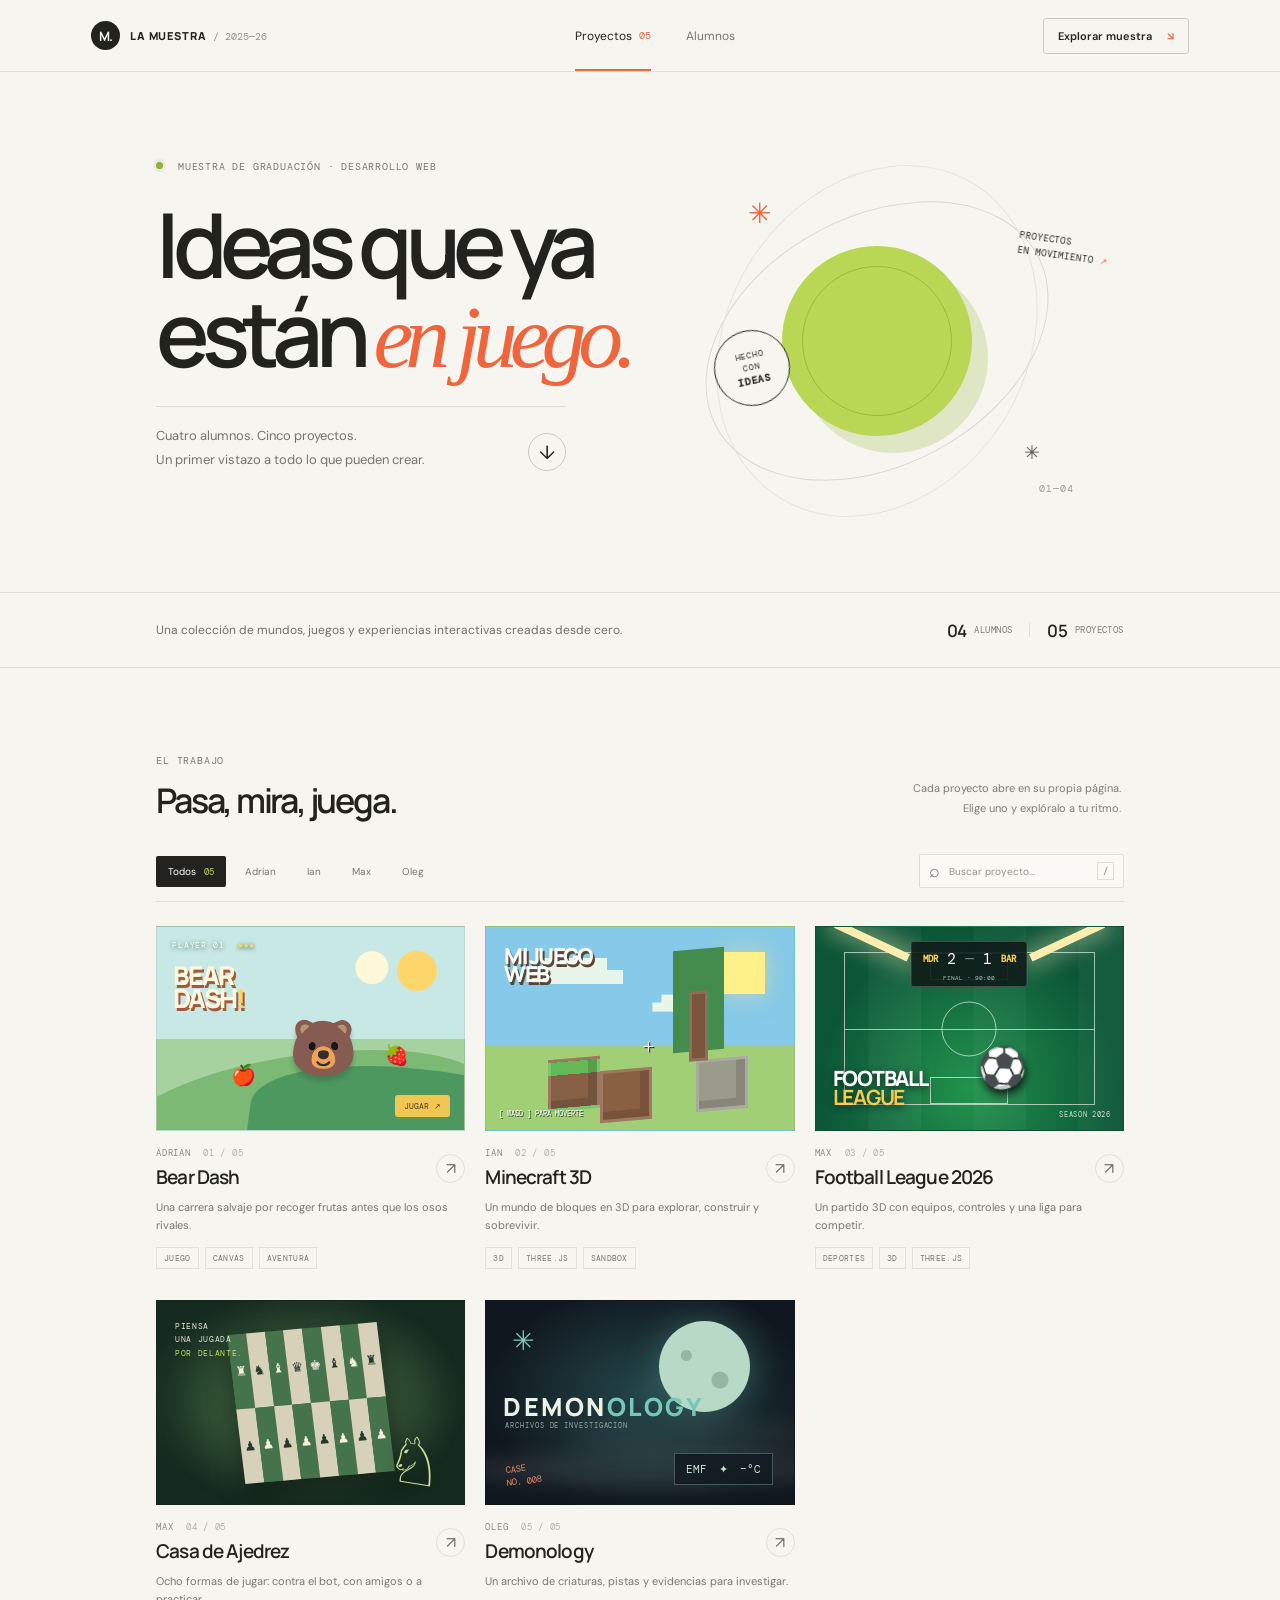
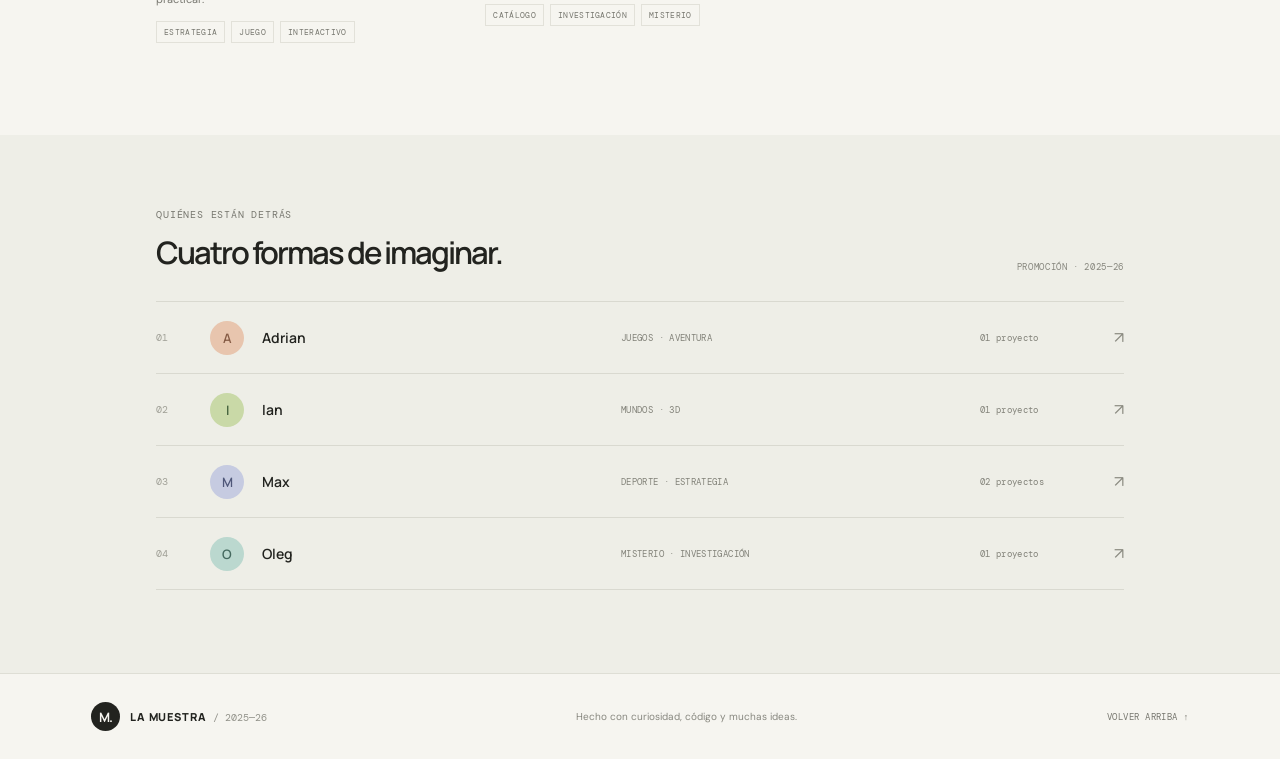
==== index.html @ 3b032d13 "init proyect" ====
<!doctype html>
<html lang="es">
  <head>
    <meta charset="UTF-8" />
    <meta name="viewport" content="width=device-width, initial-scale=1.0" />
    <meta name="theme-color" content="#f6f5f0" />
    <meta name="description" content="Una muestra de los proyectos web creados por Adrian, Ian, Max y Oleg." />
    <title>La muestra — Proyectos de graduación</title>
    <link rel="preconnect" href="https://fonts.googleapis.com" />
    <link rel="preconnect" href="https://fonts.gstatic.com" crossorigin />
    <link href="https://fonts.googleapis.com/css2?family=DM+Mono:wght@400;500&family=DM+Sans:wght@400;500;600;700&family=Manrope:wght@400;500;600;700;800&display=swap" rel="stylesheet" />
    <link rel="stylesheet" href="assets/css/styles.css" />
    <script src="assets/js/main.js" defer></script>
  </head>
  <body>
    <header class="site-header">
      <a class="brand" href="#inicio" aria-label="La muestra, inicio">
        <span class="brand-mark" aria-hidden="true">M.</span>
        <span>LA MUESTRA<span class="brand-year"> / 2025—26</span></span>
      </a>
      <nav class="top-nav" aria-label="Navegación principal">
        <a class="nav-link active" href="#proyectos">Proyectos <span>05</span></a>
        <a class="nav-link" href="#alumnos">Alumnos</a>
      </nav>
      <a class="header-cta" href="#proyectos">Explorar muestra <span aria-hidden="true">↘</span></a>
    </header>

    <main id="inicio">
      <section class="hero" aria-labelledby="hero-title">
        <div class="hero-copy">
          <p class="eyebrow"><span class="live-dot"></span> MUESTRA DE GRADUACIÓN · DESARROLLO WEB</p>
          <h1 id="hero-title">Ideas que ya<br />están <span>en juego.</span></h1>
          <div class="hero-bottom">
            <p>Cuatro alumnos. Cinco proyectos.<br />Un primer vistazo a todo lo que pueden crear.</p>
            <a href="#proyectos" class="round-link" aria-label="Ver proyectos">↓</a>
          </div>
        </div>
        <div class="hero-art" aria-hidden="true">
          <div class="art-orbit orbit-one"></div>
          <div class="art-orbit orbit-two"></div>
          <div class="art-sun"></div>
          <div class="art-spark spark-one">✳</div>
          <div class="art-spark spark-two">✳</div>
          <div class="art-caption">PROYECTOS<br />EN MOVIMIENTO <span>↗</span></div>
          <div class="art-stamp">HECHO<br />CON<br /><b>IDEAS</b></div>
          <div class="art-number">01—04</div>
        </div>
      </section>

      <section class="intro-strip" aria-label="Resumen de la muestra">
        <p>Una colección de mundos, juegos y experiencias interactivas creadas desde cero.</p>
        <div class="summary"><span>04</span> ALUMNOS <i></i> <span>05</span> PROYECTOS</div>
      </section>

      <section class="work-section" id="proyectos" aria-labelledby="projects-title">
        <div class="section-heading">
          <div>
            <p class="eyebrow">EL TRABAJO</p>
            <h2 id="projects-title">Pasa, mira, juega.</h2>
          </div>
          <p class="section-aside">Cada proyecto abre en su propia página.<br />Elige uno y explóralo a tu ritmo.</p>
        </div>

        <div class="toolbar">
          <div class="filters" role="group" aria-label="Filtrar proyectos por alumno">
            <button class="filter-button is-active" type="button" data-filter="todos" aria-pressed="true">Todos <span>05</span></button>
            <button class="filter-button" type="button" data-filter="Adrian" aria-pressed="false">Adrian</button>
            <button class="filter-button" type="button" data-filter="Ian" aria-pressed="false">Ian</button>
            <button class="filter-button" type="button" data-filter="Max" aria-pressed="false">Max</button>
            <button class="filter-button" type="button" data-filter="Oleg" aria-pressed="false">Oleg</button>
          </div>
          <label class="search-box">
            <span aria-hidden="true">⌕</span>
            <span class="sr-only">Buscar proyectos</span>
            <input id="project-search" type="search" placeholder="Buscar proyecto..." autocomplete="off" />
            <kbd>/</kbd>
          </label>
        </div>

        <div class="project-grid" id="project-grid" aria-live="polite">
          <article class="project-card card-bear" data-student="Adrian" data-search="bear dash osos juego aventura arcade">
            <a class="card-link" href="Pagina%20Adrian/osos.html" target="_blank" rel="noopener noreferrer" aria-label="Abrir Bear Dash de Adrian en una nueva pestaña">
              <div class="card-art bear-art">
                <div class="bear-sky"></div><div class="bear-hill hill-back"></div><div class="bear-hill hill-front"></div>
                <span class="bear-sun"></span><span class="bear-emoji">🐻</span><span class="bear-fruit fruit-one">🍎</span><span class="bear-fruit fruit-two">🍓</span>
                <span class="art-label">PLAYER 01 <i>●●●</i></span><span class="art-word">BEAR<br />DASH<span>!</span></span>
                <span class="play-chip">JUGAR ↗</span>
              </div>
              <div class="card-info"><div><p class="card-student">ADRIAN <span>01 / 05</span></p><h3>Bear Dash</h3></div><span class="card-arrow" aria-hidden="true">↗</span></div>
              <p class="card-description">Una carrera salvaje por recoger frutas antes que los osos rivales.</p>
              <div class="card-tags"><span>JUEGO</span><span>CANVAS</span><span>AVENTURA</span></div>
            </a>
          </article>

          <article class="project-card card-minecraft" data-student="Ian" data-search="minecraft 3d bloques construcción mundo inventario">
            <a class="card-link" href="Pagina%20Ian/index.html" target="_blank" rel="noopener noreferrer" aria-label="Abrir Minecraft 3D de Ian en una nueva pestaña">
              <div class="card-art minecraft-art">
                <div class="pixel-sun"></div><div class="pixel-cloud cloud-one"></div><div class="pixel-cloud cloud-two"></div>
                <div class="voxel voxel-grass"></div><div class="voxel voxel-dirt"></div><div class="voxel voxel-stone"></div><div class="voxel voxel-tree"></div>
                <span class="pixel-title">MI JUEGO<br />WEB</span><span class="pixel-hint">[ WASD ] PARA MOVERTE</span><span class="pixel-cursor">＋</span>
              </div>
              <div class="card-info"><div><p class="card-student">IAN <span>02 / 05</span></p><h3>Minecraft 3D</h3></div><span class="card-arrow" aria-hidden="true">↗</span></div>
              <p class="card-description">Un mundo de bloques en 3D para explorar, construir y sobrevivir.</p>
              <div class="card-tags"><span>3D</span><span>THREE.JS</span><span>SANDBOX</span></div>
            </a>
          </article>

          <article class="project-card card-football" data-student="Max" data-search="football league fútbol soccer estadio deporte">
            <a class="card-link" href="Pagina%20Max/football_league_2026.html" target="_blank" rel="noopener noreferrer" aria-label="Abrir Football League 2026 de Max en una nueva pestaña">
              <div class="card-art football-art">
                <div class="stadium-lights lights-left"></div><div class="stadium-lights lights-right"></div>
                <div class="field-lines"><span class="center-circle"></span><span class="field-box box-top"></span><span class="field-box box-bottom"></span></div>
                <span class="scoreboard"><b>MDR</b> 2 <i>—</i> 1 <b>BAR</b><small>FINAL · 90:00</small></span>
                <span class="football-ball">⚽</span><span class="football-title">FOOTBALL<br /><b>LEAGUE</b></span>
                <span class="season-tag">SEASON 2026</span>
              </div>
              <div class="card-info"><div><p class="card-student">MAX <span>03 / 05</span></p><h3>Football League 2026</h3></div><span class="card-arrow" aria-hidden="true">↗</span></div>
              <p class="card-description">Un partido 3D con equipos, controles y una liga para competir.</p>
              <div class="card-tags"><span>DEPORTES</span><span>3D</span><span>THREE.JS</span></div>
            </a>
          </article>

          <article class="project-card card-chess" data-student="Max" data-search="ajedrez chess estrategia tablero bot juego">
            <a class="card-link" href="Pagina%20Max/ajedres.html" target="_blank" rel="noopener noreferrer" aria-label="Abrir Ajedrez de Max en una nueva pestaña">
              <div class="card-art chess-art">
                <div class="chess-glow"></div><div class="chess-board" aria-hidden="true"><span>♜</span><span>♞</span><span>♝</span><span>♛</span><span>♚</span><span>♝</span><span>♞</span><span>♜</span><span>♟</span><span>♟</span><span>♟</span><span>♟</span><span>♟</span><span>♟</span><span>♟</span><span>♟</span></div>
                <span class="chess-note">PIENSA<br />UNA JUGADA<br /><b>POR DELANTE.</b></span><span class="chess-knight">♘</span>
              </div>
              <div class="card-info"><div><p class="card-student">MAX <span>04 / 05</span></p><h3>Casa de Ajedrez</h3></div><span class="card-arrow" aria-hidden="true">↗</span></div>
              <p class="card-description">Ocho formas de jugar: contra el bot, con amigos o a practicar.</p>
              <div class="card-tags"><span>ESTRATEGIA</span><span>JUEGO</span><span>INTERACTIVO</span></div>
            </a>
          </article>

          <article class="project-card card-demonology" data-student="Oleg" data-search="demonology fantasmas investigación archivo evidencias misterio">
            <a class="card-link" href="Pagina%20Oleg/index.html" target="_blank" rel="noopener noreferrer" aria-label="Abrir Demonology de Oleg en una nueva pestaña">
              <div class="card-art demon-art">
                <div class="demon-moon"></div><div class="demon-fog fog-one"></div><div class="demon-fog fog-two"></div>
                <span class="demon-sigil">✳</span><span class="demon-title">DEMON<span>OLOGY</span></span><span class="demon-subtitle">ARCHIVOS DE INVESTIGACIÓN</span>
                <div class="evidence-card"><span>EMF</span><span>✦</span><span>−°C</span></div><span class="file-stamp">CASE<br />NO. 008</span>
              </div>
              <div class="card-info"><div><p class="card-student">OLEG <span>05 / 05</span></p><h3>Demonology</h3></div><span class="card-arrow" aria-hidden="true">↗</span></div>
              <p class="card-description">Un archivo de criaturas, pistas y evidencias para investigar.</p>
              <div class="card-tags"><span>CATÁLOGO</span><span>INVESTIGACIÓN</span><span>MISTERIO</span></div>
            </a>
          </article>
        </div>
        <p class="empty-state" id="empty-state" hidden>No encontramos proyectos con esa búsqueda. Prueba otro nombre.</p>
      </section>

      <section class="students-section" id="alumnos" aria-labelledby="students-title">
        <div class="students-heading"><div><p class="eyebrow">QUIÉNES ESTÁN DETRÁS</p><h2 id="students-title">Cuatro formas de imaginar.</h2></div><span class="student-count">PROMOCIÓN · 2025—26</span></div>
        <div class="student-list">
          <a href="#proyectos" class="student-row" data-student-link="Adrian"><span class="student-index">01</span><span class="student-avatar avatar-adrian">A</span><span class="student-name">Adrian</span><span class="student-focus">JUEGOS · AVENTURA</span><span class="student-project-count">01 proyecto</span><span class="student-arrow">↗</span></a>
          <a href="#proyectos" class="student-row" data-student-link="Ian"><span class="student-index">02</span><span class="student-avatar avatar-ian">I</span><span class="student-name">Ian</span><span class="student-focus">MUNDOS · 3D</span><span class="student-project-count">01 proyecto</span><span class="student-arrow">↗</span></a>
          <a href="#proyectos" class="student-row" data-student-link="Max"><span class="student-index">03</span><span class="student-avatar avatar-max">M</span><span class="student-name">Max</span><span class="student-focus">DEPORTE · ESTRATEGIA</span><span class="student-project-count">02 proyectos</span><span class="student-arrow">↗</span></a>
          <a href="#proyectos" class="student-row" data-student-link="Oleg"><span class="student-index">04</span><span class="student-avatar avatar-oleg">O</span><span class="student-name">Oleg</span><span class="student-focus">MISTERIO · INVESTIGACIÓN</span><span class="student-project-count">01 proyecto</span><span class="student-arrow">↗</span></a>
        </div>
      </section>
    </main>

    <footer class="site-footer"><a class="brand" href="#inicio"><span class="brand-mark">M.</span><span>LA MUESTRA<span class="brand-year"> / 2025—26</span></span></a><p>Hecho con curiosidad, código y muchas ideas.</p><a href="#inicio" class="back-top">VOLVER ARRIBA ↑</a></footer>
  </body>
</html>
---- assets/css/styles.css ----
:root {
  color-scheme: light;
  --paper: #f6f5f0;
  --ink: #22231f;
  --muted: #77776f;
  --line: #deded5;
  --orange: #ef653e;
  --green: #b9d754;
  --mono: "DM Mono", monospace;
  --sans: "DM Sans", sans-serif;
  --display: "Manrope", sans-serif;
}

* { box-sizing: border-box; }
html { scroll-behavior: smooth; scroll-padding-top: 82px; }
body { margin: 0; background: var(--paper); color: var(--ink); font-family: var(--sans); -webkit-font-smoothing: antialiased; }
a { color: inherit; text-decoration: none; }
button, input { font: inherit; }
button:focus-visible, a:focus-visible, input:focus-visible { outline: 2px solid var(--orange); outline-offset: 4px; }
.sr-only { position: absolute; width: 1px; height: 1px; padding: 0; margin: -1px; overflow: hidden; clip: rect(0,0,0,0); white-space: nowrap; border: 0; }

.site-header { height: 72px; padding: 0 7.1%; display: flex; align-items: center; justify-content: space-between; border-bottom: 1px solid var(--line); }
.brand { display: inline-flex; align-items: center; gap: 10px; font: 800 11px var(--display); letter-spacing: .08em; }
.brand-mark { width: 29px; height: 29px; display: grid; place-items: center; border-radius: 50%; background: var(--ink); color: var(--paper); font: 700 13px var(--display); letter-spacing: -.08em; }
.brand-year { color: #92928a; font: 400 10px var(--mono); letter-spacing: 0; }
.top-nav { display: flex; align-items: center; gap: 35px; height: 100%; }
.nav-link { display: inline-flex; align-items: center; gap: 7px; height: 100%; color: #77776f; font-size: 12px; }
.nav-link.active { color: var(--ink); box-shadow: inset 0 -2px var(--orange); }
.nav-link span { color: var(--orange); font: 10px var(--mono); }
.header-cta { padding: 10px 14px; border: 1px solid #cacac1; border-radius: 3px; font-size: 11px; font-weight: 600; transition: background .2s,color .2s; }
.header-cta:hover { background: var(--ink); color: white; }
.header-cta span { margin-left: 12px; color: var(--orange); }

.hero { min-height: 520px; display: grid; grid-template-columns: 1.03fr .97fr; padding: 72px 12.2% 54px; overflow: hidden; }
.hero-copy { position: relative; z-index: 1; padding-top: 16px; }
.eyebrow { margin: 0; color: #77776f; font: 10px var(--mono); letter-spacing: .08em; }
.live-dot { display: inline-block; width: 7px; height: 7px; margin: 0 8px 1px 0; border-radius: 50%; background: #91b235; box-shadow: 0 0 0 3px #e8edda; }
.hero h1 { margin: 27px 0 25px; font: 600 clamp(56px, 7vw, 94px)/.99 var(--display); letter-spacing: -.085em; }
.hero h1 span { color: var(--orange); font-family: Georgia, serif; font-weight: 400; font-style: italic; letter-spacing: -.09em; }
.hero-bottom { display: flex; align-items: end; justify-content: space-between; max-width: 410px; border-top: 1px solid var(--line); padding-top: 17px; }
.hero-bottom p { margin: 0; color: #74746c; font-size: 13px; line-height: 1.8; }
.round-link { display: grid; width: 38px; height: 38px; place-items: center; border: 1px solid #c9c9bf; border-radius: 50%; font-size: 19px; transition: .2s; }
.round-link:hover { transform: translateY(3px); border-color: var(--orange); color: var(--orange); }
.hero-art { position: relative; min-height: 360px; align-self: center; margin-left: -25px; }
.art-orbit { position: absolute; width: 365px; height: 250px; left: 50%; top: 50%; border: 1px solid #d9d9ce; border-radius: 50%; transform: translate(-50%,-50%) rotate(-28deg); }
.orbit-two { width: 300px; height: 370px; transform: translate(-50%,-50%) rotate(32deg); border-color: #e5e4dc; }
.art-sun { position: absolute; width: 190px; height: 190px; top: 50%; left: 50%; transform: translate(-50%,-50%); border-radius: 50%; background: var(--green); box-shadow: 16px 17px 0 #dfe6c4; }
.art-sun::before { content: ""; position: absolute; inset: 20px; border: 1px solid #9cb83a; border-radius: 50%; }
.art-spark { position: absolute; z-index: 1; color: var(--orange); font-size: 28px; }
.spark-one { top: 34px; left: 24%; }.spark-two { right: 17%; bottom: 56px; font-size: 19px; color: #55574d; }
.art-caption { position: absolute; z-index: 2; top: 73px; right: 3%; font: 9px/1.7 var(--mono); letter-spacing: .1em; transform: rotate(8deg); }
.art-caption span { color: var(--orange); }
.art-stamp { position: absolute; z-index: 2; top: 47%; left: 17%; width: 76px; height: 76px; display: grid; place-content: center; border: 1px solid var(--ink); border-radius: 50%; background: var(--paper); text-align: center; font: 8px/1.5 var(--mono); letter-spacing: .1em; transform: rotate(-12deg); }
.art-stamp b { font-size: 10px; }
.art-number { position: absolute; right: 10%; bottom: 26px; color: #9b9b91; font: 10px var(--mono); letter-spacing: .1em; }

.intro-strip { min-height: 76px; padding: 0 12.2%; display: flex; align-items: center; justify-content: space-between; border-top: 1px solid var(--line); border-bottom: 1px solid var(--line); }
.intro-strip p { margin: 0; color: #6f7069; font-size: 12px; }
.summary { display: flex; align-items: center; gap: 8px; color: #7d7d75; font: 9px var(--mono); letter-spacing: .05em; }
.summary span { color: var(--ink); font: 600 17px var(--display); letter-spacing: -.05em; }.summary i { height: 14px; width: 1px; margin: 0 9px; background: var(--line); }

.work-section { padding: 86px 12.2% 92px; }
.section-heading, .students-heading { display: flex; justify-content: space-between; align-items: end; }
.section-heading h2, .students-heading h2 { margin: 10px 0 0; font: 600 34px var(--display); letter-spacing: -.065em; }
.section-aside { margin: 0 3px 4px 0; color: #7c7c74; font-size: 11px; line-height: 1.8; text-align: right; }
.toolbar { display: flex; justify-content: space-between; align-items: center; gap: 18px; margin: 31px 0 24px; padding-bottom: 13px; border-bottom: 1px solid var(--line); }
.filters { display: flex; flex-wrap: wrap; gap: 7px; }
.filter-button { padding: 8px 11px; border: 1px solid transparent; border-radius: 2px; background: transparent; color: #77776f; cursor: pointer; font-size: 10px; transition: .18s; }
.filter-button:hover { color: var(--ink); border-color: var(--line); }.filter-button.is-active { color: white; background: var(--ink); }
.filter-button span { margin-left: 5px; color: var(--green); font: 9px var(--mono); }
.search-box { display: flex; width: 205px; align-items: center; gap: 7px; padding: 7px 9px; border: 1px solid var(--line); border-radius: 2px; background: rgba(255,255,255,.38); color: #73746c; }
.search-box > span:first-child { font-size: 18px; line-height: 12px; }.search-box input { width: 100%; min-width: 0; border: 0; outline: 0; background: transparent; color: var(--ink); font-size: 10px; }.search-box input::placeholder { color: #92928a; }.search-box kbd { padding: 2px 5px; border: 1px solid var(--line); color: #86867e; font: 9px var(--mono); }
.project-grid { display: grid; grid-template-columns: repeat(3, minmax(0, 1fr)); gap: 31px 20px; }
.project-card { min-width: 0; animation: appear .35s both; }.project-card[hidden] { display: none; }
@keyframes appear { from { opacity: 0; transform: translateY(8px); } to { opacity: 1; transform: translateY(0); } }
.card-link { display: block; }.card-art { position: relative; height: 205px; overflow: hidden; border: 1px solid rgba(0,0,0,.06); transition: transform .25s, box-shadow .25s; }.project-card:hover .card-art { transform: translateY(-3px); box-shadow: 0 10px 24px #22222215; }
.card-info { display: flex; justify-content: space-between; align-items: center; margin-top: 16px; }.card-student { margin: 0 0 5px; color: #8b8b82; font: 9px var(--mono); letter-spacing: .08em; }.card-student span { margin-left: 7px; color: #b2b2a9; }.card-info h3 { margin: 0; font: 600 19px var(--display); letter-spacing: -.045em; }.card-arrow { display: grid; width: 29px; height: 29px; place-items: center; border: 1px solid var(--line); border-radius: 50%; color: #6e6e66; transition: .2s; }.project-card:hover .card-arrow { border-color: var(--orange); background: var(--orange); color: white; transform: rotate(45deg); }
.card-description { margin: 9px 0 13px; color: #77776f; font-size: 11px; line-height: 1.6; }.card-tags { display: flex; flex-wrap: wrap; gap: 6px; }.card-tags span { padding: 5px 7px; border: 1px solid #e2e1d9; color: #77776f; font: 8px var(--mono); letter-spacing: .04em; }

/* CSS artwork keeps the project previews fast and self-contained. */
.bear-art { background: linear-gradient(#c7e8e4 0 55%,#a6d2a0 55%); }.bear-sky { position: absolute; inset: 0; background: radial-gradient(circle at 70% 20%,#fff8d8 0 16px,transparent 17px); }.bear-hill { position: absolute; bottom: -40px; width: 120%; height: 115px; border-radius: 50% 50% 0 0; }.hill-back { left: -12%; background: #7bb975; transform: rotate(-8deg); }.hill-front { left: 30%; bottom: -56px; background: #4d985f; transform: rotate(8deg); }.bear-sun { position: absolute; top: 24px; right: 27px; width: 40px; height: 40px; border-radius: 50%; background: #ffd66c; }.bear-emoji { position: absolute; z-index: 1; left: 43%; bottom: 46px; font-size: 55px; filter: drop-shadow(0 5px 2px #295d3755); }.bear-fruit { position: absolute; z-index: 1; bottom: 42px; font-size: 20px; }.fruit-one { left: 24%; }.fruit-two { right: 18%; bottom: 62px; }.art-label { position: absolute; top: 13px; left: 15px; z-index: 1; color: #fff; font: 8px var(--mono); letter-spacing: .1em; text-shadow: 0 1px 4px #25563a; }.art-label i { margin-left: 8px; color: #ffd66c; font-style: normal; }.art-word { position: absolute; top: 37px; left: 16px; z-index: 1; color: #fff9df; font: 800 26px/.9 var(--display); letter-spacing: -.07em; text-shadow: 2px 3px #a05c39; }.art-word span { color: #ffd45e; }.play-chip { position: absolute; right: 14px; bottom: 13px; z-index: 1; padding: 6px 9px; border-radius: 3px; background: #f1c753; color: #533c22; font: 8px var(--mono); }
.minecraft-art { background: linear-gradient(#86c9e8 0 58%,#a1cf75 58%); image-rendering: pixelated; }.pixel-sun { position: absolute; top: 25px; right: 29px; width: 42px; height: 42px; background: #fff18a; box-shadow: 0 0 25px #fff18a80; }.pixel-cloud { position: absolute; width: 65px; height: 14px; background: #e9f5e9; box-shadow: 14px -12px #e9f5e9,30px 0 #e9f5e9; }.cloud-one { top: 43px; left: 42px; }.cloud-two { top: 73px; right: 88px; transform: scale(.65); }.voxel { position: absolute; bottom: 20px; width: 52px; height: 52px; border: 3px solid #ffffff28; box-shadow: inset -9px -8px #0002; transform: skewY(-5deg); }.voxel-grass { left: 20%; background: linear-gradient(#64b957 0 28%,#856044 28%); }.voxel-dirt { left: calc(20% + 52px); bottom: 9px; background: #8a6042; }.voxel-stone { right: 15%; background: #9a9b8b; }.voxel-tree { right: 28%; bottom: 69px; width: 19px; height: 70px; background: #79553b; box-shadow: 0 -26px 0 16px #438c4d; }.pixel-title { position: absolute; z-index: 2; top: 20px; left: 18px; color: white; font: 22px/.82 var(--display); font-weight: 800; letter-spacing: -.08em; text-shadow: 2px 3px #594733; }.pixel-hint { position: absolute; z-index: 2; bottom: 12px; left: 13px; color: white; font: 7px var(--mono); text-shadow: 1px 1px #31442f; }.pixel-cursor { position: absolute; z-index: 2; right: 44%; top: 52%; color: #fff; font: 19px var(--mono); text-shadow: 1px 1px #222; }
.football-art { background: radial-gradient(ellipse at 50% 80%,#22934d,#0c5537 70%); }.football-art::before { content: ""; position: absolute; inset: 0; background: repeating-linear-gradient(90deg,transparent 0 52px,#ffffff09 53px 105px); }.field-lines { position: absolute; inset: 25px 28px; border: 1px solid #ffffff9e; }.field-lines::before { content: ""; position: absolute; left: 0; right: 0; top: 50%; border-top: 1px solid #ffffff9e; }.center-circle { position: absolute; top: 50%; left: 50%; width: 55px; height: 55px; border: 1px solid #ffffff9e; border-radius: 50%; transform: translate(-50%,-50%); }.field-box { position: absolute; left: 50%; width: 78px; height: 27px; border: 1px solid #ffffff9e; transform: translateX(-50%); }.box-top { top: 0; }.box-bottom { bottom: 0; }.stadium-lights { position: absolute; z-index: 2; top: 10px; width: 80px; height: 8px; background: #ffedb0; box-shadow: 0 0 20px 8px #fff7c955; transform: rotate(25deg); }.lights-left { left: 16px; }.lights-right { right: 16px; transform: rotate(-25deg); }.scoreboard { position: absolute; z-index: 3; top: 14px; left: 50%; display: flex; align-items: center; gap: 9px; padding: 7px 11px 17px; border: 1px solid #ffffff35; border-radius: 3px; background: #101c1ae8; color: white; font: 15px var(--mono); transform: translateX(-50%); }.scoreboard b { color: #f7cb51; font-size: 9px; }.scoreboard i { color: #ffffff66; font-style: normal; }.scoreboard small { position: absolute; bottom: 4px; left: 0; width: 100%; color: #a9cdb8; font: 6px var(--mono); text-align: center; }.football-ball { position: absolute; z-index: 2; left: 53%; bottom: 37px; color: white; font-size: 39px; filter: drop-shadow(0 5px 4px #071c14); transform: rotate(-16deg); }.football-title { position: absolute; z-index: 2; bottom: 23px; left: 17px; color: #fff; font: 800 21px/.9 var(--display); letter-spacing: -.06em; text-shadow: 0 2px 7px #102a1d; }.football-title b { color: #f7cb51; }.season-tag { position: absolute; right: 12px; bottom: 11px; z-index: 2; color: #cfddcf; font: 7px var(--mono); letter-spacing: .1em; }
.chess-art { display: flex; align-items: center; justify-content: center; background: radial-gradient(ellipse at 47% 48%,#345c3c,#152a20 72%); }.chess-glow { position: absolute; width: 240px; height: 170px; border-radius: 50%; background: #99c36d21; filter: blur(18px); }.chess-board { position: relative; z-index: 1; display: grid; width: 150px; height: 150px; grid-template-columns: repeat(8,1fr); box-shadow: 0 12px 27px #0007; transform: rotate(-7deg) skewY(2deg); }.chess-board span { display: grid; place-items: center; background: #d7d1b9; color: #26392c; font: 13px Georgia; }.chess-board span:nth-child(16n+1),.chess-board span:nth-child(16n+3),.chess-board span:nth-child(16n+5),.chess-board span:nth-child(16n+7),.chess-board span:nth-child(16n+10),.chess-board span:nth-child(16n+12),.chess-board span:nth-child(16n+14),.chess-board span:nth-child(16n+16) { background: #45734c; color: #f5f0df; }.chess-note { position: absolute; z-index: 2; top: 19px; left: 18px; color: #e6e5d6; font: 8px/1.65 var(--mono); letter-spacing: .08em; }.chess-note b { color: #bfdc70; font-weight: 400; }.chess-knight { position: absolute; z-index: 2; right: 20px; bottom: 4px; color: #d0df9a; font: 65px Georgia; text-shadow: 0 6px 13px #0008; transform: rotate(9deg); }
.demon-art { background: radial-gradient(ellipse at 53% 46%,#24474a,#10171e 72%); }.demon-moon { position: absolute; top: 20px; right: 44px; width: 91px; height: 91px; border-radius: 50%; background: #b7d9c5; box-shadow: 0 0 35px #90e0d341; }.demon-moon::after { content: ""; position: absolute; inset: 0; border-radius: 50%; background: radial-gradient(circle at 30% 38%,#7f9f8e 0 5px,transparent 6px),radial-gradient(circle at 67% 65%,#7f9f8e 0 8px,transparent 9px); opacity: .6; }.demon-fog { position: absolute; bottom: 15px; left: -20px; width: 120%; height: 39px; border-radius: 50%; background: #90a59b25; filter: blur(9px); }.fog-two { bottom: 46px; left: 25%; opacity: .6; }.demon-sigil { position: absolute; z-index: 1; top: 22px; left: 26px; color: #84c5b5; font-size: 27px; }.demon-title { position: absolute; z-index: 2; top: 88px; left: 17px; color: #ecf1e7; font: 800 25px var(--display); letter-spacing: .09em; }.demon-title span { color: #77c9b7; }.demon-subtitle { position: absolute; z-index: 2; top: 120px; left: 19px; color: #92a69d; font: 7px var(--mono); letter-spacing: .13em; }.evidence-card { position: absolute; z-index: 2; right: 21px; bottom: 19px; display: flex; gap: 12px; padding: 8px 11px; border: 1px solid #8cc6ae61; background: #111b20d9; color: #c7e1d0; font: 11px var(--mono); }.file-stamp { position: absolute; z-index: 2; left: 20px; bottom: 17px; color: #e88865; font: 9px/1.4 var(--mono); transform: rotate(-7deg); }
.empty-state { padding: 30px; border: 1px dashed var(--line); color: var(--muted); font-size: 13px; text-align: center; }

.students-section { padding: 73px 12.2% 83px; background: #eeeee7; }.students-heading h2 { font-size: 31px; }.student-count { color: #86867d; font: 9px var(--mono); letter-spacing: .07em; }.student-list { margin-top: 28px; border-top: 1px solid #d9d9d0; }.student-row { display: grid; min-height: 72px; grid-template-columns: 40px 38px minmax(100px,1fr) 1fr 110px 20px; align-items: center; gap: 14px; border-bottom: 1px solid #d9d9d0; transition: padding .2s, background .2s; }.student-row:hover { padding: 0 10px; background: #f4f4ee; }.student-index { color: #a0a097; font: 10px var(--mono); }.student-avatar { display: grid; width: 34px; height: 34px; place-items: center; border-radius: 50%; font: 600 13px var(--display); }.avatar-adrian { background: #e8c5ae; color: #875c46; }.avatar-ian { background: #c9d9a7; color: #42613b; }.avatar-max { background: #c6cbe1; color: #4f5779; }.avatar-oleg { background: #bbd8cf; color: #45695f; }.student-name { font: 600 14px var(--display); }.student-focus, .student-project-count { color: #828279; font: 9px var(--mono); letter-spacing: .04em; }.student-arrow { color: #8a8a80; text-align: right; transition: color .2s,transform .2s; }.student-row:hover .student-arrow { color: var(--orange); transform: translate(2px,-2px); }
.site-footer { min-height: 86px; padding: 18px 7.1%; display: flex; align-items: center; justify-content: space-between; border-top: 1px solid var(--line); }.site-footer p { margin: 0; color: #87877f; font-size: 10px; }.back-top { color: #77776f; font: 9px var(--mono); letter-spacing: .05em; }

@media (min-width: 1500px) { .hero, .intro-strip, .work-section, .students-section { padding-right: max(12.2%, calc((100vw - 1120px)/2)); padding-left: max(12.2%, calc((100vw - 1120px)/2)); } }
@media (max-width: 900px) { .site-header { padding: 0 5%; }.hero { padding-right: 7%; padding-left: 7%; }.intro-strip,.work-section,.students-section { padding-right: 7%; padding-left: 7%; }.project-grid { grid-template-columns: repeat(2,minmax(0,1fr)); gap: 28px 18px; }.hero-art { transform: scale(.85); margin-left: -50px; }.student-row { grid-template-columns: 28px 36px minmax(80px,1fr) 1fr 88px 16px; gap: 10px; } }
@media (max-width: 620px) { .site-header { height: 62px; padding: 0 18px; }.brand { font-size: 10px; }.brand-year { display: none; }.brand-mark { width: 27px; height: 27px; }.top-nav { gap: 14px; }.nav-link { font-size: 10px; }.header-cta { padding: 8px; font-size: 0; }.header-cta span { margin: 0; font-size: 15px; }.hero { min-height: auto; grid-template-columns: 1fr; padding: 53px 23px 28px; }.hero-copy { padding: 0; }.hero h1 { margin: 22px 0 19px; font-size: clamp(57px,14vw,82px); }.hero-bottom p { font-size: 11px; }.hero-art { min-height: 270px; margin: 2px 0 -10px; transform: scale(.77); transform-origin: center; }.art-orbit { width: 330px; height: 215px; }.art-sun { width: 155px; height: 155px; }.intro-strip { min-height: 69px; padding: 0 22px; gap: 12px; }.intro-strip p { max-width: 220px; font-size: 10px; line-height: 1.5; }.summary { gap: 5px; font-size: 7px; white-space: nowrap; }.summary span { font-size: 14px; }.summary i { margin: 0 3px; }.work-section { padding: 58px 20px 65px; }.section-heading h2,.students-heading h2 { font-size: 28px; }.section-aside { display: none; }.toolbar { align-items: stretch; flex-direction: column; margin: 23px 0 18px; }.filters { gap: 3px; }.filter-button { padding: 7px 8px; font-size: 9px; }.search-box { width: 100%; }.project-grid { grid-template-columns: 1fr; gap: 28px; }.card-art { height: 220px; }.card-info h3 { font-size: 18px; }.card-description { font-size: 11px; }.students-section { padding: 56px 20px 62px; }.students-heading { align-items: start; flex-direction: column; gap: 13px; }.students-heading h2 { max-width: 300px; }.student-list { margin-top: 20px; }.student-row { min-height: 66px; grid-template-columns: 20px 32px minmax(60px,1fr) 75px 14px; gap: 8px; }.student-avatar { width: 30px; height: 30px; }.student-name { font-size: 12px; }.student-focus { display: none; }.student-project-count { font-size: 8px; text-align: right; }.site-footer { min-height: 75px; padding: 15px 18px; }.site-footer p { display: none; }.back-top { font-size: 8px; } }
@media (prefers-reduced-motion: reduce) { *,*::before,*::after { scroll-behavior: auto !important; animation-duration: .01ms !important; animation-iteration-count: 1 !important; transition-duration: .01ms !important; } }
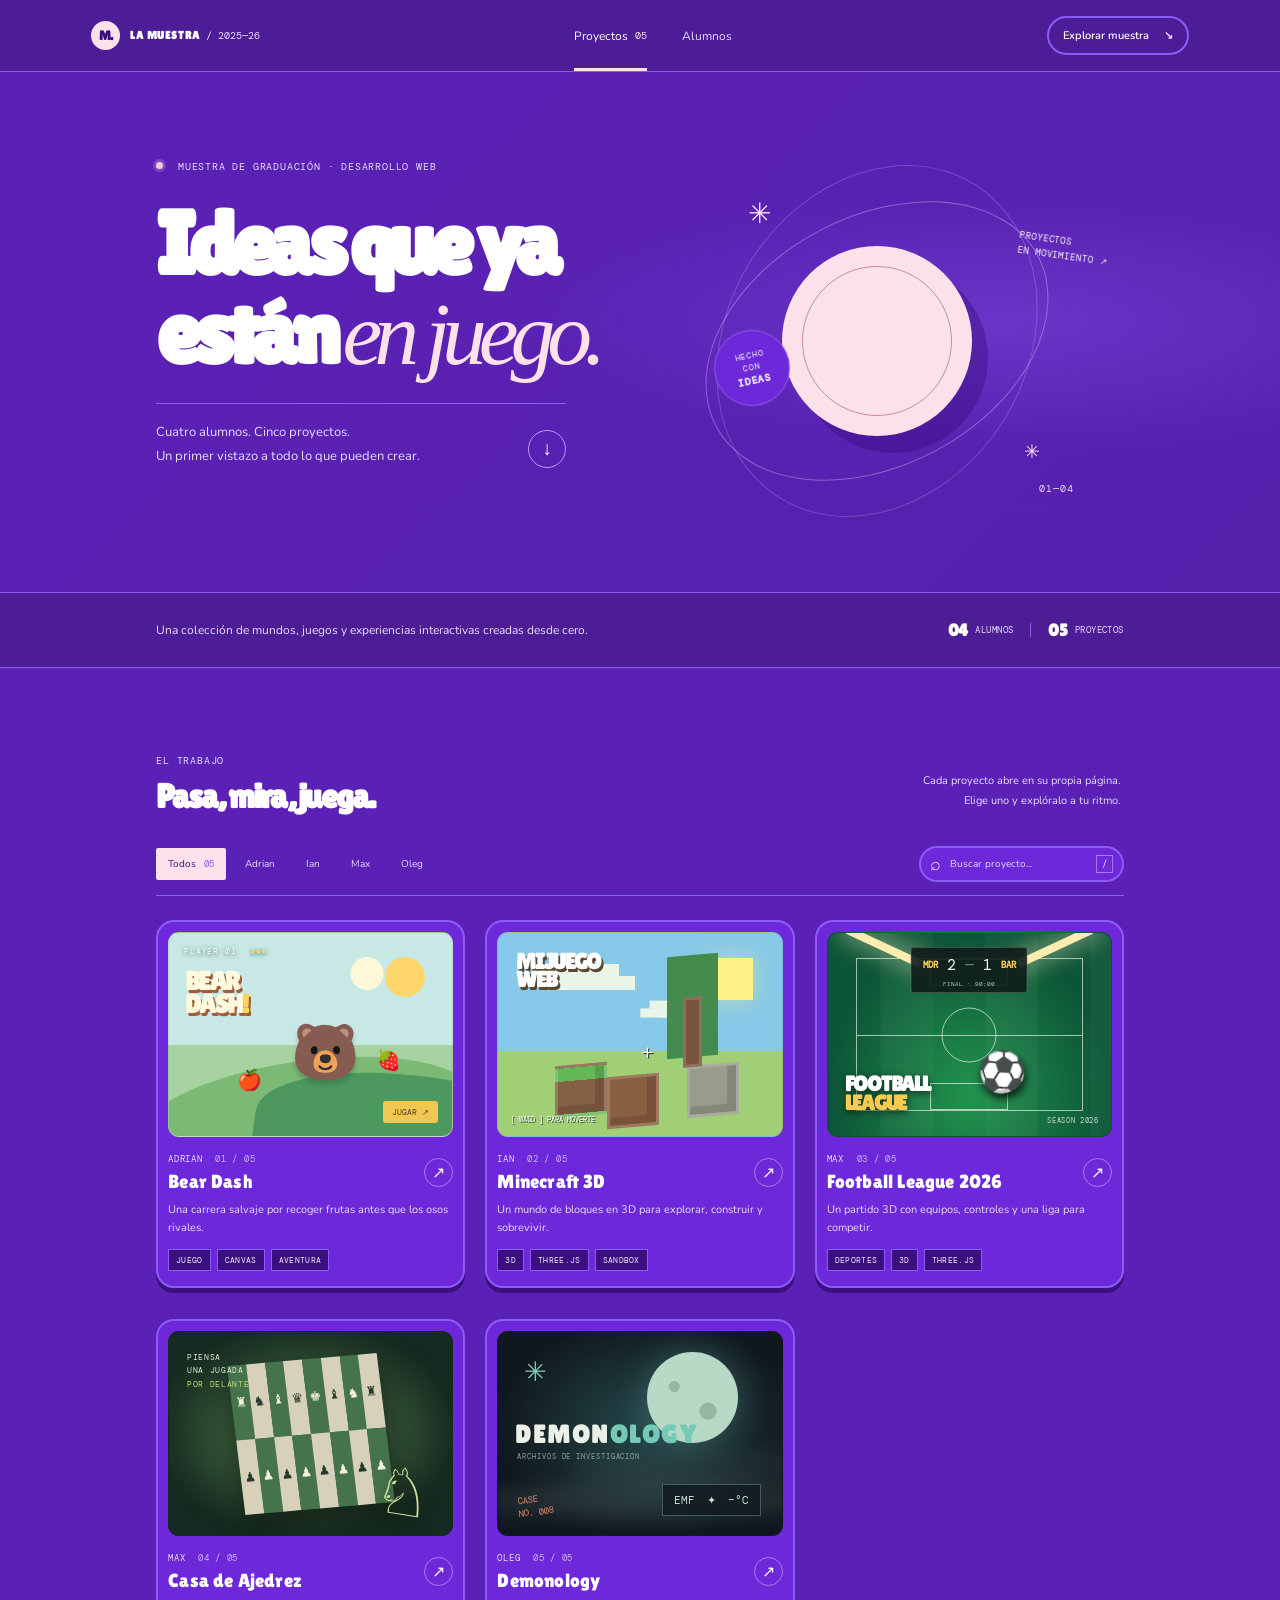
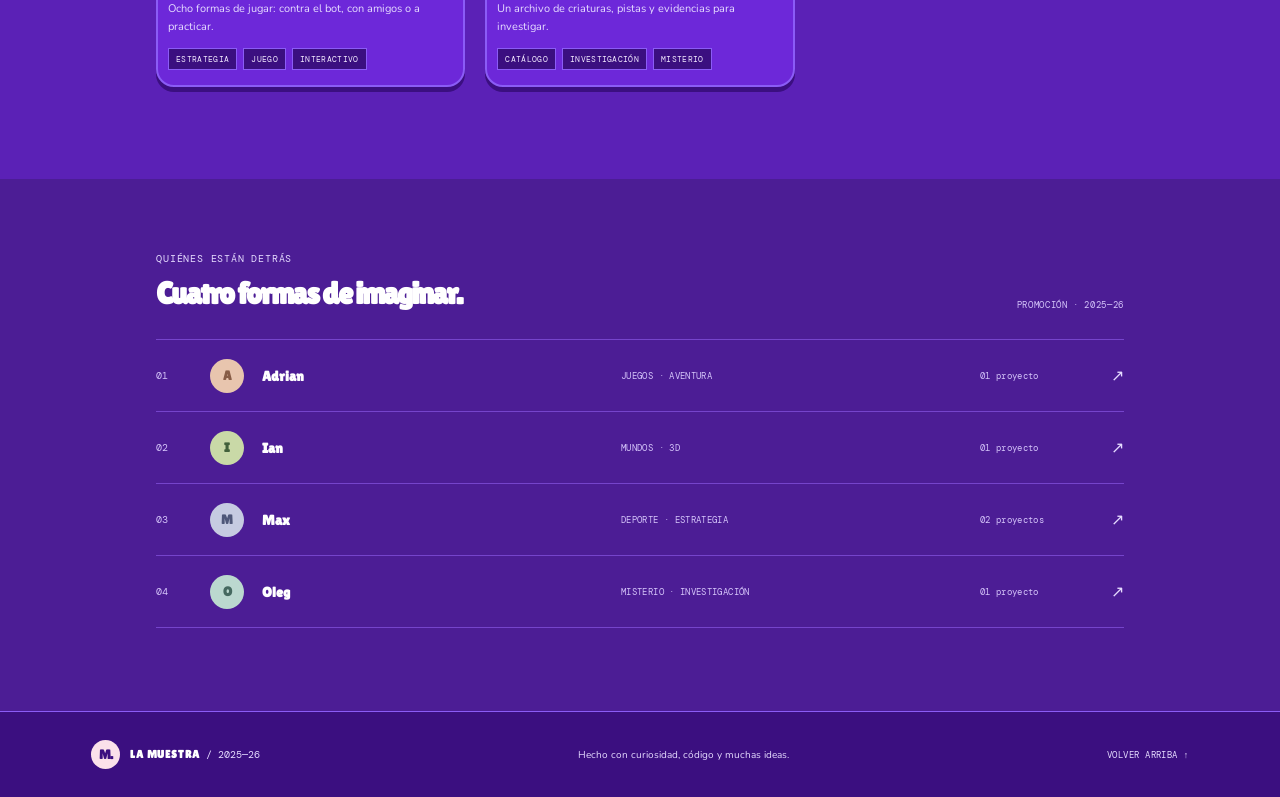
==== commit 41b3cdfa: "Rediseño UI paleta de colores pasteles y morados" ====
--- a/index.html
+++ b/index.html
@@ -3,13 +3,14 @@
   <head>
     <meta charset="UTF-8" />
     <meta name="viewport" content="width=device-width, initial-scale=1.0" />
-    <meta name="theme-color" content="#f6f5f0" />
+    <meta name="theme-color" content="#5b21b6" />
     <meta name="description" content="Una muestra de los proyectos web creados por Adrian, Ian, Max y Oleg." />
     <title>La muestra — Proyectos de graduación</title>
     <link rel="preconnect" href="https://fonts.googleapis.com" />
     <link rel="preconnect" href="https://fonts.gstatic.com" crossorigin />
-    <link href="https://fonts.googleapis.com/css2?family=DM+Mono:wght@400;500&family=DM+Sans:wght@400;500;600;700&family=Manrope:wght@400;500;600;700;800&display=swap" rel="stylesheet" />
+    <link href="https://fonts.googleapis.com/css2?family=DM+Mono:wght@400;500&family=Lilita+One&family=Nunito:wght@400;600;700;800&display=swap" rel="stylesheet" />
     <link rel="stylesheet" href="assets/css/styles.css" />
+    <link rel="stylesheet" href="assets/css/brand.css" />
     <script src="assets/js/main.js" defer></script>
   </head>
   <body>
--- a/assets/css/styles.css
+++ b/assets/css/styles.css
@@ -1,14 +1,14 @@
 :root {
-  color-scheme: light;
-  --paper: #f6f5f0;
-  --ink: #22231f;
-  --muted: #77776f;
-  --line: #deded5;
-  --orange: #ef653e;
-  --green: #b9d754;
+  color-scheme: dark;
+  --paper: #5b21b6;
+  --ink: #ffffff;
+  --muted: #e6dcff;
+  --line: #8b5cf6;
+  --orange: #fbe1ea;
+  --green: #f9c9da;
   --mono: "DM Mono", monospace;
-  --sans: "DM Sans", sans-serif;
-  --display: "Manrope", sans-serif;
+  --sans: "Nunito", sans-serif;
+  --display: "Lilita One", "Trebuchet MS", sans-serif;
 }
 
 * { box-sizing: border-box; }
--- a/assets/css/brand.css
+++ b/assets/css/brand.css
@@ -0,0 +1,70 @@
+/* Identidad cromática inspirada en la marca de la escuela. */
+body { background: var(--paper); color: var(--ink); }
+.site-header { position: sticky; top: 0; z-index: 10; border-color: #8b5cf6; background: rgb(76 29 149 / 88%); backdrop-filter: blur(14px); }
+.brand { color: #fff; }
+.brand-mark { background: #fbe1ea; color: #3b0f80; }
+.brand-year, .nav-link { color: #e6dcff; }
+.nav-link.active { color: #fff; box-shadow: inset 0 -3px #fbe1ea; }
+.nav-link span, .header-cta span { color: #fbe1ea; }
+.header-cta { border: 2px solid #8b5cf6; border-radius: 999px; color: #fff; }
+.header-cta:hover { border-color: #fbe1ea; background: #fbe1ea; color: #3b0f80; }
+.hero { position: relative; background: radial-gradient(ellipse at 78% 48%, rgb(139 92 246 / 35%), transparent 34%), linear-gradient(135deg, #5b21b6, #5720ad); }
+.hero-copy { z-index: 2; }
+.eyebrow { color: #e6dcff; }
+.live-dot { background: #f9c9da; box-shadow: 0 0 0 3px rgb(251 225 234 / 20%); }
+.hero h1 { color: #fff; }
+.hero h1 span { color: #fbe1ea; }
+.hero-bottom { border-color: #8b5cf6; }
+.hero-bottom p { color: #e6dcff; }
+.round-link { border-color: #b99bf9; color: #fff; }
+.round-link:hover { border-color: #fbe1ea; color: #fbe1ea; }
+.art-orbit { border-color: rgb(230 220 255 / 35%); }
+.orbit-two { border-color: rgb(230 220 255 / 22%); }
+.art-sun { background: #fbe1ea; box-shadow: 16px 17px 0 rgb(59 15 128 / 45%); }
+.art-sun::before { border-color: #c98aa3; }
+.art-spark, .art-caption span { color: #fbe1ea; }
+.art-stamp { border-color: #8b5cf6; background: #6d28d9; color: #fff; }
+.art-number { color: #e6dcff; }
+.intro-strip { border-color: #8b5cf6; background: #4c1d95; }
+.intro-strip p, .summary { color: #e6dcff; }
+.summary span { color: #fff; }
+.summary i { background: #8b5cf6; }
+.work-section { background: #5b21b6; }
+.section-heading h2, .students-heading h2 { color: #fff; }
+.section-aside { color: #e6dcff; }
+.toolbar { border-color: #8b5cf6; }
+.filter-button { color: #e6dcff; }
+.filter-button:hover { border-color: #b99bf9; color: #fff; }
+.filter-button.is-active { background: #fbe1ea; color: #3b0f80; }
+.filter-button span { color: #8b5cf6; }
+.search-box { border: 2px solid #8b5cf6; border-radius: 999px; background: #6d28d9; color: #fbe1ea; }
+.search-box input { color: #fff; }
+.search-box input::placeholder { color: #e6dcff; }
+.search-box kbd { border-color: #a77cef; color: #e6dcff; }
+.project-card { overflow: hidden; border: 2px solid #8b5cf6; border-radius: 18px; background: #6d28d9; box-shadow: 0 5px 0 #3b0f80; transition: transform .2s, box-shadow .2s; }
+.project-card:hover { transform: translateY(-4px); box-shadow: 0 9px 0 #3b0f80; }
+.card-link { padding: 10px 10px 15px; }
+.card-art { border-radius: 11px; }
+.card-student { color: #e6dcff; }
+.card-student span { color: #c4b5fd; }
+.card-info h3 { color: #fff; font-family: var(--display); font-weight: 400; letter-spacing: .01em; }
+.card-arrow { border-color: #a77cef; color: #fff; }
+.project-card:hover .card-arrow { border-color: #fbe1ea; background: #fbe1ea; color: #3b0f80; }
+.card-description { color: #e6dcff; }
+.card-tags span { border-color: #8b5cf6; background: #3b0f80; color: #f3eaff; }
+.empty-state { border-color: #a77cef; color: #e6dcff; }
+.students-section { background: #4c1d95; }
+.student-count, .student-index, .student-focus, .student-project-count { color: #d5c5fa; }
+.student-list, .student-row { border-color: #7544cb; }
+.student-row:hover { background: #5b21b6; }
+.student-name { color: #fff; }
+.student-arrow { color: #e6dcff; }
+.student-row:hover .student-arrow { color: #fbe1ea; }
+.site-footer { border-color: #8b5cf6; background: #3b0f80; }
+.site-footer p, .back-top { color: #e6dcff; }
+.back-top:hover { color: #fbe1ea; }
+
+@media (max-width: 620px) {
+  .site-header { background: rgb(76 29 149 / 94%); }
+  .project-card:hover { transform: none; }
+}
